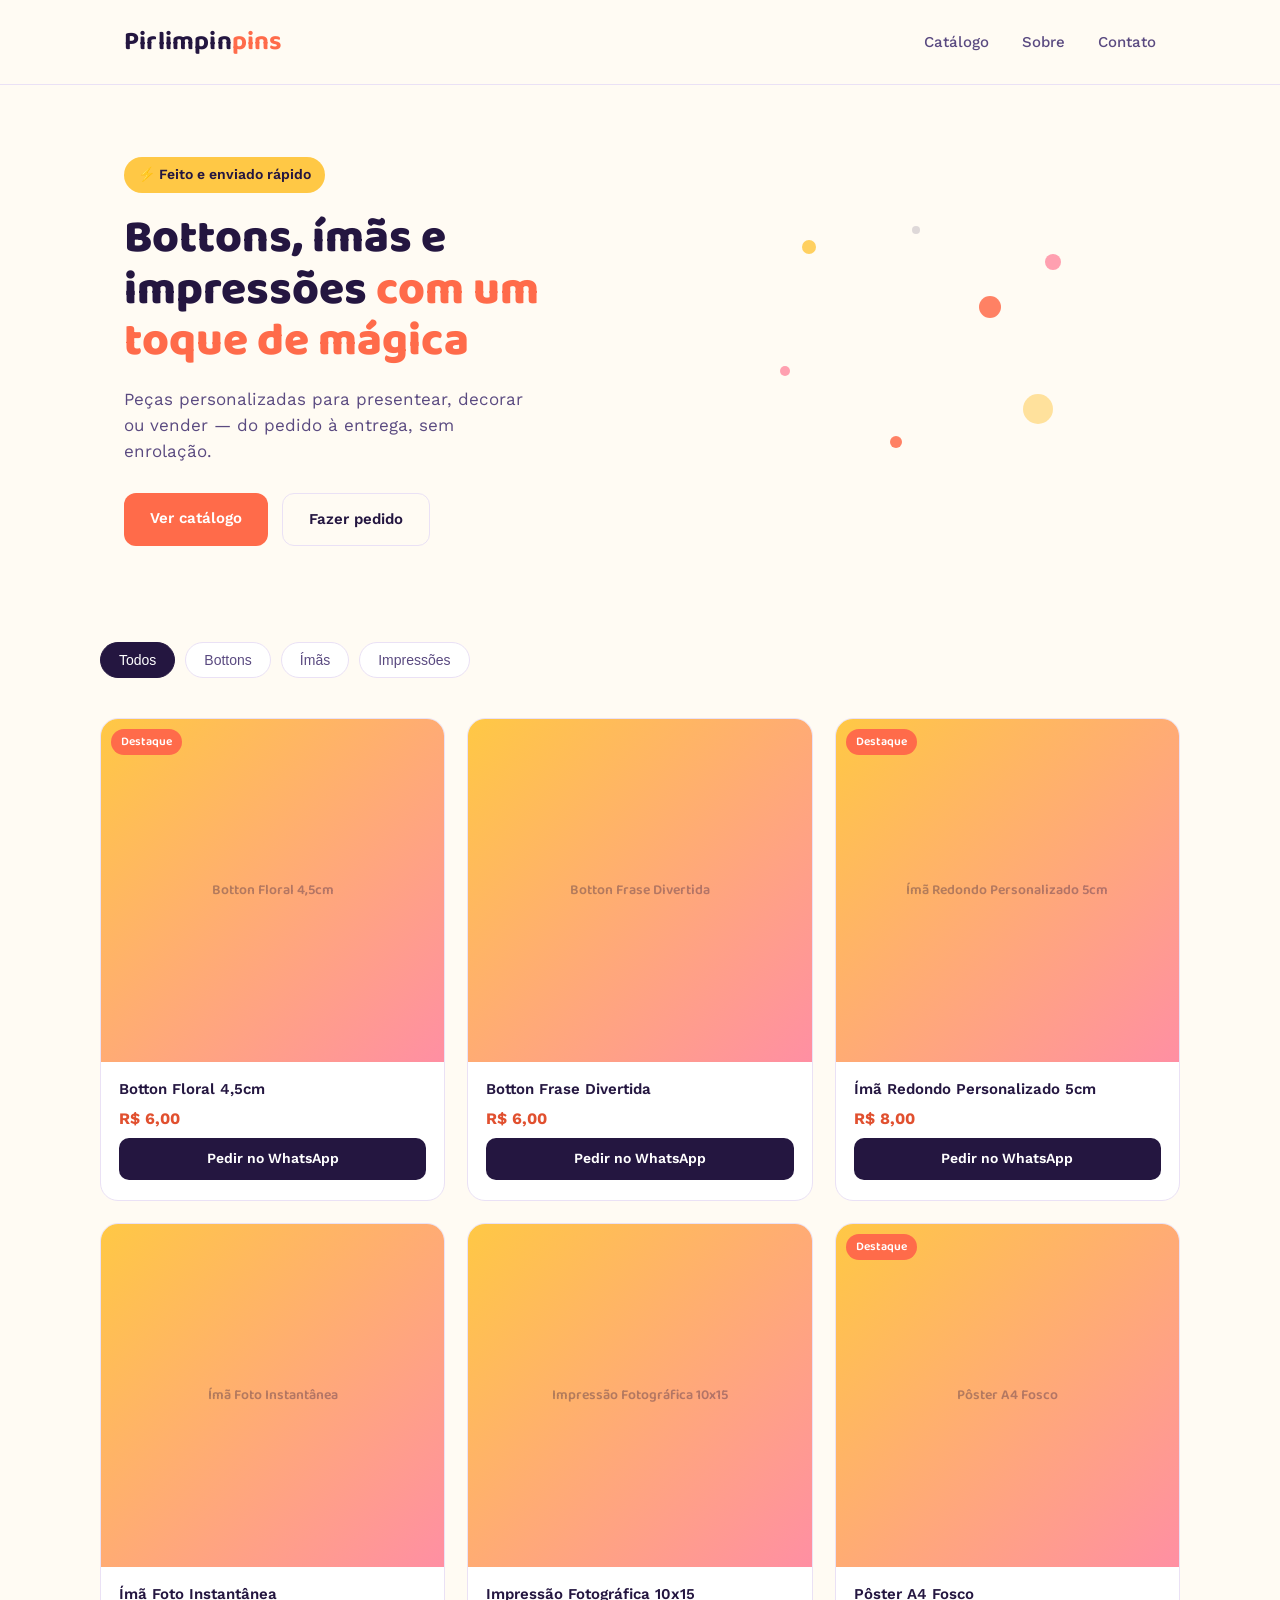
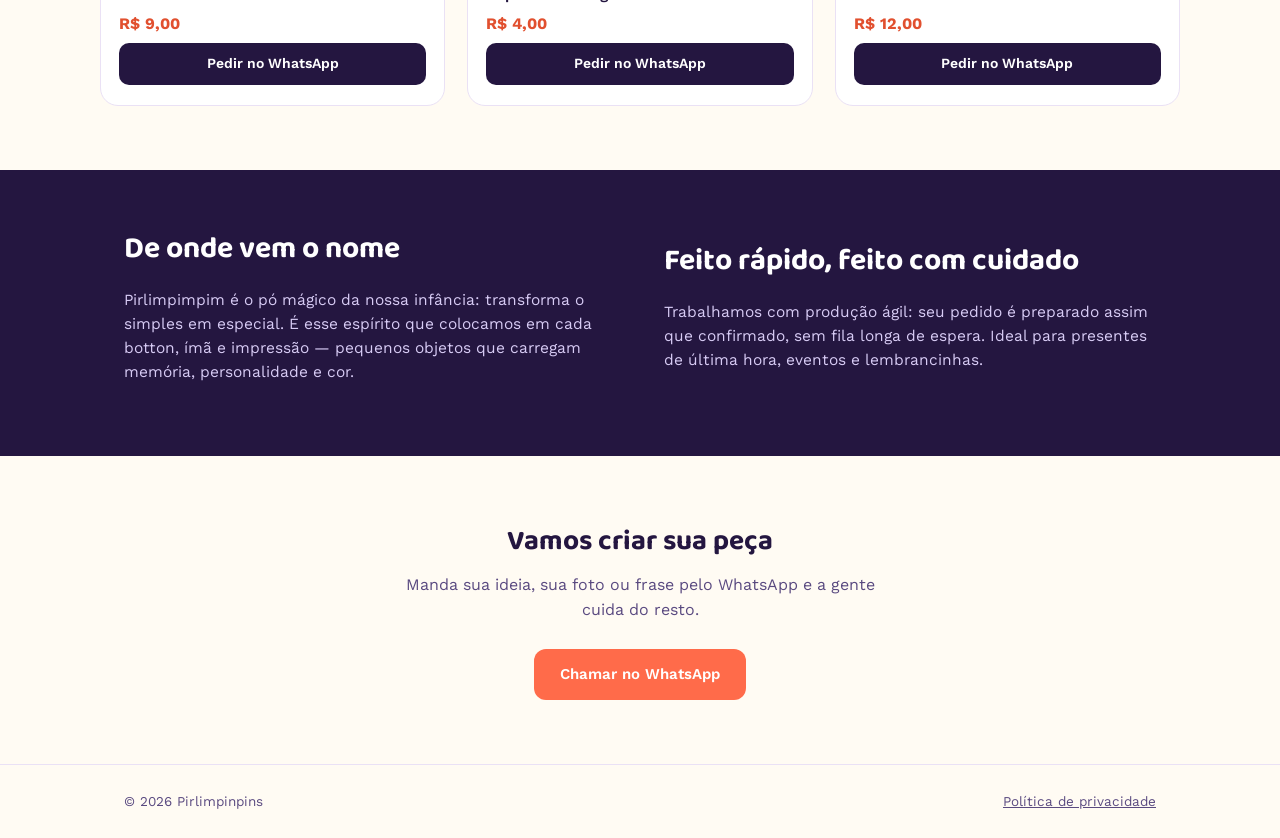
==== index.html @ af3b6a06 "Add files via upload" ====
<!DOCTYPE html>
<html lang="pt-BR">
<head>
<meta charset="UTF-8">
<meta name="viewport" content="width=device-width, initial-scale=1.0">
<title>Pirlimpinpins — Bottons, ímãs e impressões personalizadas</title>
<meta name="description" content="Bottons, ímãs de geladeira e impressões personalizadas, feitos rápido e com capricho. Peça pelo WhatsApp.">
<link rel="stylesheet" href="style.css">
</head>
<body>

<header>
  <div class="wrap">
    <div class="brand">Pirlimpin<span>pins</span></div>
    <nav>
      <a href="#catalogo">Catálogo</a>
      <a href="#sobre">Sobre</a>
      <a href="#contato">Contato</a>
    </nav>
  </div>
</header>

<section class="hero">
  <div class="wrap">
    <div>
      <div class="badge-fast">⚡ Feito e enviado rápido</div>
      <h1>Bottons, ímãs e impressões <em>com um toque de mágica</em></h1>
      <p class="lead">Peças personalizadas para presentear, decorar ou vender — do pedido à entrega, sem enrolação.</p>
      <div class="hero-actions">
        <a href="#catalogo" class="btn btn-primary">Ver catálogo</a>
        <a href="#contato" class="btn btn-ghost">Fazer pedido</a>
      </div>
    </div>
    <div class="dust" aria-hidden="true">
      <span style="width:14px;height:14px;background:var(--gold);top:10%;left:20%;"></span>
      <span style="width:22px;height:22px;background:var(--coral);top:30%;left:60%;"></span>
      <span style="width:10px;height:10px;background:var(--pink);top:55%;left:15%;"></span>
      <span style="width:30px;height:30px;background:var(--gold);top:65%;left:70%;opacity:0.5;"></span>
      <span style="width:16px;height:16px;background:var(--pink);top:15%;left:75%;"></span>
      <span style="width:12px;height:12px;background:var(--coral);top:80%;left:40%;"></span>
      <span style="width:8px;height:8px;background:var(--ink);top:5%;left:45%;opacity:0.15;"></span>
    </div>
  </div>
</section>

<section class="categorias wrap" id="catalogo">
  <div class="tabs" id="tabs">
    <button class="tab active" data-cat="todos">Todos</button>
    <button class="tab" data-cat="bottons">Bottons</button>
    <button class="tab" data-cat="imas">Ímãs</button>
    <button class="tab" data-cat="impressoes">Impressões</button>
  </div>
</section>

<section class="catalogo wrap">
  <div class="grid" id="grid">
    <!-- produtos inseridos via JS a partir de produtos.json -->
  </div>
</section>

<section class="sobre" id="sobre">
  <div class="wrap">
    <div>
      <h2>De onde vem o nome</h2>
      <p>Pirlimpimpim é o pó mágico da nossa infância: transforma o simples em especial. É esse espírito que colocamos em cada botton, ímã e impressão — pequenos objetos que carregam memória, personalidade e cor.</p>
    </div>
    <div>
      <h2>Feito rápido, feito com cuidado</h2>
      <p>Trabalhamos com produção ágil: seu pedido é preparado assim que confirmado, sem fila longa de espera. Ideal para presentes de última hora, eventos e lembrancinhas.</p>
    </div>
  </div>
</section>

<section class="contato" id="contato">
  <div class="wrap">
    <h2>Vamos criar sua peça</h2>
    <p>Manda sua ideia, sua foto ou frase pelo WhatsApp e a gente cuida do resto.</p>
    <a class="btn btn-primary" id="whatsapp-link" href="https://wa.me/5500000000000?text=Oi%2C%20quero%20fazer%20um%20pedido%20na%20Pirlimpinpins!" target="_blank" rel="noopener">Chamar no WhatsApp</a>
  </div>
</section>

<footer>
  <div class="wrap">
    <span>© <span id="ano"></span> Pirlimpinpins</span>
    <a href="privacidade.html">Política de privacidade</a>
  </div>
</footer>

<script src="app.js"></script>
</body>
</html>
---- style.css ----
@import url('https://fonts.googleapis.com/css2?family=Baloo+2:wght@500;600;700;800&family=Work+Sans:wght@400;500;600&display=swap');

:root {
  --bg: #FFFBF3;
  --ink: #241640;
  --ink-soft: #5A4A80;
  --coral: #FF6B4A;
  --coral-dark: #E1502F;
  --gold: #FFC845;
  --pink: #FF8FA3;
  --card: #FFFFFF;
  --line: #EAE1F5;
  --radius: 18px;
}

* { box-sizing: border-box; }

html { scroll-behavior: smooth; }

body {
  margin: 0;
  background: var(--bg);
  color: var(--ink);
  font-family: 'Work Sans', sans-serif;
  line-height: 1.55;
}

h1, h2, h3, .brand {
  font-family: 'Baloo 2', sans-serif;
  color: var(--ink);
  margin: 0;
}

a { color: inherit; }

.wrap {
  max-width: 1080px;
  margin: 0 auto;
  padding: 0 24px;
}

/* Header */
header {
  padding: 22px 0;
  border-bottom: 1px solid var(--line);
}

header .wrap {
  display: flex;
  align-items: center;
  justify-content: space-between;
}

.brand {
  font-size: 26px;
  font-weight: 700;
  letter-spacing: 0.2px;
}

.brand span {
  color: var(--coral);
}

nav a {
  text-decoration: none;
  font-weight: 500;
  color: var(--ink-soft);
  margin-left: 28px;
  font-size: 15px;
}

nav a:hover { color: var(--coral); }

/* Hero */
.hero {
  padding: 72px 0 56px;
  position: relative;
  overflow: hidden;
}

.hero .wrap {
  display: grid;
  grid-template-columns: 1.1fr 0.9fr;
  gap: 48px;
  align-items: center;
}

.hero h1 {
  font-size: 46px;
  line-height: 1.12;
  font-weight: 800;
  max-width: 480px;
}

.hero h1 em {
  font-style: normal;
  color: var(--coral);
}

.hero p.lead {
  margin-top: 18px;
  font-size: 17px;
  color: var(--ink-soft);
  max-width: 420px;
}

.badge-fast {
  display: inline-flex;
  align-items: center;
  gap: 8px;
  background: var(--gold);
  color: var(--ink);
  font-weight: 600;
  font-size: 14px;
  padding: 7px 14px;
  border-radius: 999px;
  margin-bottom: 20px;
}

.hero-actions {
  margin-top: 28px;
  display: flex;
  gap: 14px;
}

.btn {
  display: inline-block;
  padding: 14px 26px;
  border-radius: 12px;
  font-weight: 600;
  font-size: 15px;
  text-decoration: none;
  border: none;
  cursor: pointer;
  font-family: inherit;
}

.btn-primary {
  background: var(--coral);
  color: #fff;
}
.btn-primary:hover { background: var(--coral-dark); }

.btn-ghost {
  background: transparent;
  color: var(--ink);
  border: 1.5px solid var(--line);
}
.btn-ghost:hover { border-color: var(--coral); color: var(--coral); }

/* Dust illustration */
.dust {
  position: relative;
  height: 280px;
}

.dust span {
  position: absolute;
  border-radius: 50%;
  opacity: 0.85;
}

/* Category tabs */
.categorias {
  padding: 40px 0 0;
}

.tabs {
  display: flex;
  gap: 10px;
  margin-bottom: 32px;
  flex-wrap: wrap;
}

.tab {
  padding: 9px 18px;
  border-radius: 999px;
  border: 1.5px solid var(--line);
  background: var(--card);
  font-weight: 500;
  font-size: 14px;
  cursor: pointer;
  color: var(--ink-soft);
}

.tab.active {
  background: var(--ink);
  border-color: var(--ink);
  color: #fff;
}

/* Catalog */
.catalogo {
  padding: 8px 0 64px;
}

.grid {
  display: grid;
  grid-template-columns: repeat(3, 1fr);
  gap: 22px;
}

.card {
  background: var(--card);
  border-radius: var(--radius);
  border: 1px solid var(--line);
  overflow: hidden;
  display: flex;
  flex-direction: column;
}

.card-img {
  aspect-ratio: 1 / 1;
  background: linear-gradient(135deg, var(--gold), var(--pink));
  display: flex;
  align-items: center;
  justify-content: center;
  color: rgba(36, 22, 64, 0.35);
  font-family: 'Baloo 2', sans-serif;
  font-weight: 600;
  font-size: 14px;
  text-align: center;
  padding: 12px;
}

.card-img img {
  width: 100%;
  height: 100%;
  object-fit: cover;
}

.card-body {
  padding: 16px 18px 20px;
  display: flex;
  flex-direction: column;
  gap: 6px;
  flex: 1;
}

.card-nome {
  font-weight: 600;
  font-size: 15px;
}

.card-preco {
  color: var(--coral-dark);
  font-weight: 700;
  font-size: 16px;
}

.card-cta {
  margin-top: auto;
  padding-top: 12px;
  text-align: center;
  background: var(--ink);
  color: #fff;
  border-radius: 10px;
  font-size: 14px;
  font-weight: 600;
  text-decoration: none;
  padding: 10px;
}

.card-cta:hover { background: var(--coral); }

.destaque-tag {
  position: absolute;
  top: 10px;
  left: 10px;
  background: var(--coral);
  color: #fff;
  font-size: 12px;
  font-weight: 600;
  padding: 4px 10px;
  border-radius: 999px;
}

.card-img { position: relative; }

/* Sobre */
.sobre {
  background: var(--ink);
  color: #F4EFFF;
  padding: 56px 0;
}

.sobre .wrap {
  display: grid;
  grid-template-columns: 1fr 1fr;
  gap: 48px;
  align-items: center;
}

.sobre h2 {
  color: #fff;
  font-size: 30px;
  margin-bottom: 14px;
}

.sobre p {
  color: #D8CCF5;
  font-size: 15.5px;
}

/* Contato */
.contato {
  padding: 64px 0;
  text-align: center;
}

.contato h2 {
  font-size: 28px;
  margin-bottom: 10px;
}

.contato p {
  color: var(--ink-soft);
  max-width: 480px;
  margin: 0 auto 26px;
}

/* Footer */
footer {
  border-top: 1px solid var(--line);
  padding: 26px 0;
  font-size: 13.5px;
  color: var(--ink-soft);
}

footer .wrap {
  display: flex;
  justify-content: space-between;
  align-items: center;
  flex-wrap: wrap;
  gap: 10px;
}

footer a { color: var(--ink-soft); text-decoration: underline; }

@media (max-width: 760px) {
  .hero .wrap { grid-template-columns: 1fr; }
  .hero h1 { font-size: 34px; }
  .dust { display: none; }
  .grid { grid-template-columns: repeat(2, 1fr); }
  .sobre .wrap { grid-template-columns: 1fr; }
  nav { display: none; }
}

@media (max-width: 480px) {
  .grid { grid-template-columns: 1fr; }
}
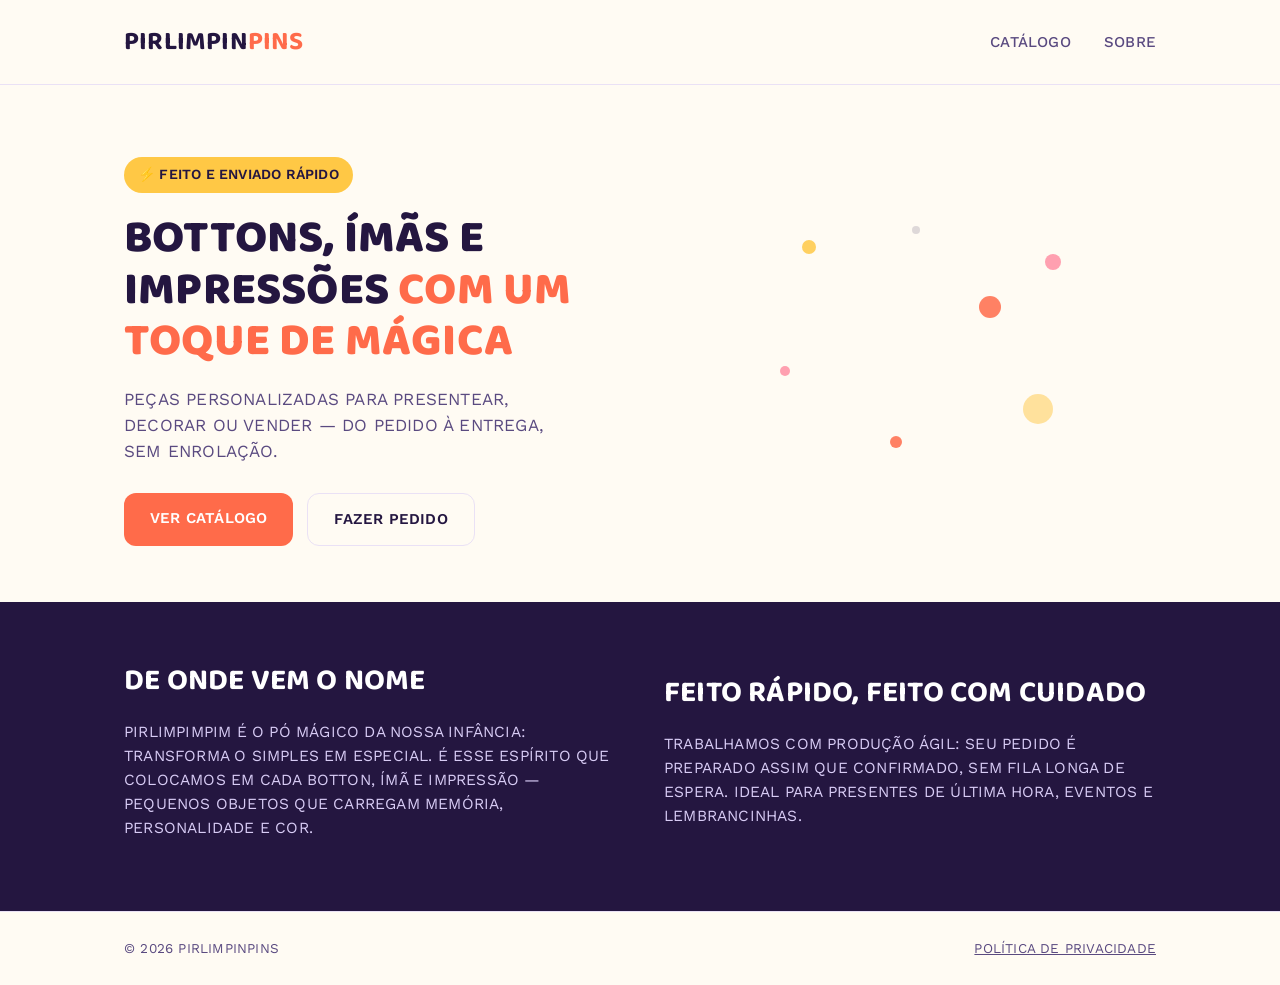
==== commit 5a392832: "Add files via upload" ====
--- a/index.html
+++ b/index.html
@@ -13,9 +13,8 @@
   <div class="wrap">
     <div class="brand">Pirlimpin<span>pins</span></div>
     <nav>
-      <a href="#catalogo">Catálogo</a>
+      <a href="catalogo.html">Catálogo</a>
       <a href="#sobre">Sobre</a>
-      <a href="#contato">Contato</a>
     </nav>
   </div>
 </header>
@@ -27,8 +26,8 @@
       <h1>Bottons, ímãs e impressões <em>com um toque de mágica</em></h1>
       <p class="lead">Peças personalizadas para presentear, decorar ou vender — do pedido à entrega, sem enrolação.</p>
       <div class="hero-actions">
-        <a href="#catalogo" class="btn btn-primary">Ver catálogo</a>
-        <a href="#contato" class="btn btn-ghost">Fazer pedido</a>
+        <a href="catalogo.html" class="btn btn-primary">Ver catálogo</a>
+        <a href="#" class="btn btn-ghost whatsapp-generic" target="_blank" rel="noopener">Fazer pedido</a>
       </div>
     </div>
     <div class="dust" aria-hidden="true">
@@ -40,21 +39,6 @@
       <span style="width:12px;height:12px;background:var(--coral);top:80%;left:40%;"></span>
       <span style="width:8px;height:8px;background:var(--ink);top:5%;left:45%;opacity:0.15;"></span>
     </div>
-  </div>
-</section>
-
-<section class="categorias wrap" id="catalogo">
-  <div class="tabs" id="tabs">
-    <button class="tab active" data-cat="todos">Todos</button>
-    <button class="tab" data-cat="bottons">Bottons</button>
-    <button class="tab" data-cat="imas">Ímãs</button>
-    <button class="tab" data-cat="impressoes">Impressões</button>
-  </div>
-</section>
-
-<section class="catalogo wrap">
-  <div class="grid" id="grid">
-    <!-- produtos inseridos via JS a partir de produtos.json -->
   </div>
 </section>
 
@@ -71,14 +55,6 @@
   </div>
 </section>
 
-<section class="contato" id="contato">
-  <div class="wrap">
-    <h2>Vamos criar sua peça</h2>
-    <p>Manda sua ideia, sua foto ou frase pelo WhatsApp e a gente cuida do resto.</p>
-    <a class="btn btn-primary" id="whatsapp-link" href="https://wa.me/5500000000000?text=Oi%2C%20quero%20fazer%20um%20pedido%20na%20Pirlimpinpins!" target="_blank" rel="noopener">Chamar no WhatsApp</a>
-  </div>
-</section>
-
 <footer>
   <div class="wrap">
     <span>© <span id="ano"></span> Pirlimpinpins</span>
--- a/style.css
+++ b/style.css
@@ -23,6 +23,8 @@
   color: var(--ink);
   font-family: 'Work Sans', sans-serif;
   line-height: 1.55;
+  text-transform: uppercase;
+  letter-spacing: 0.2px;
 }
 
 h1, h2, h3, .brand {
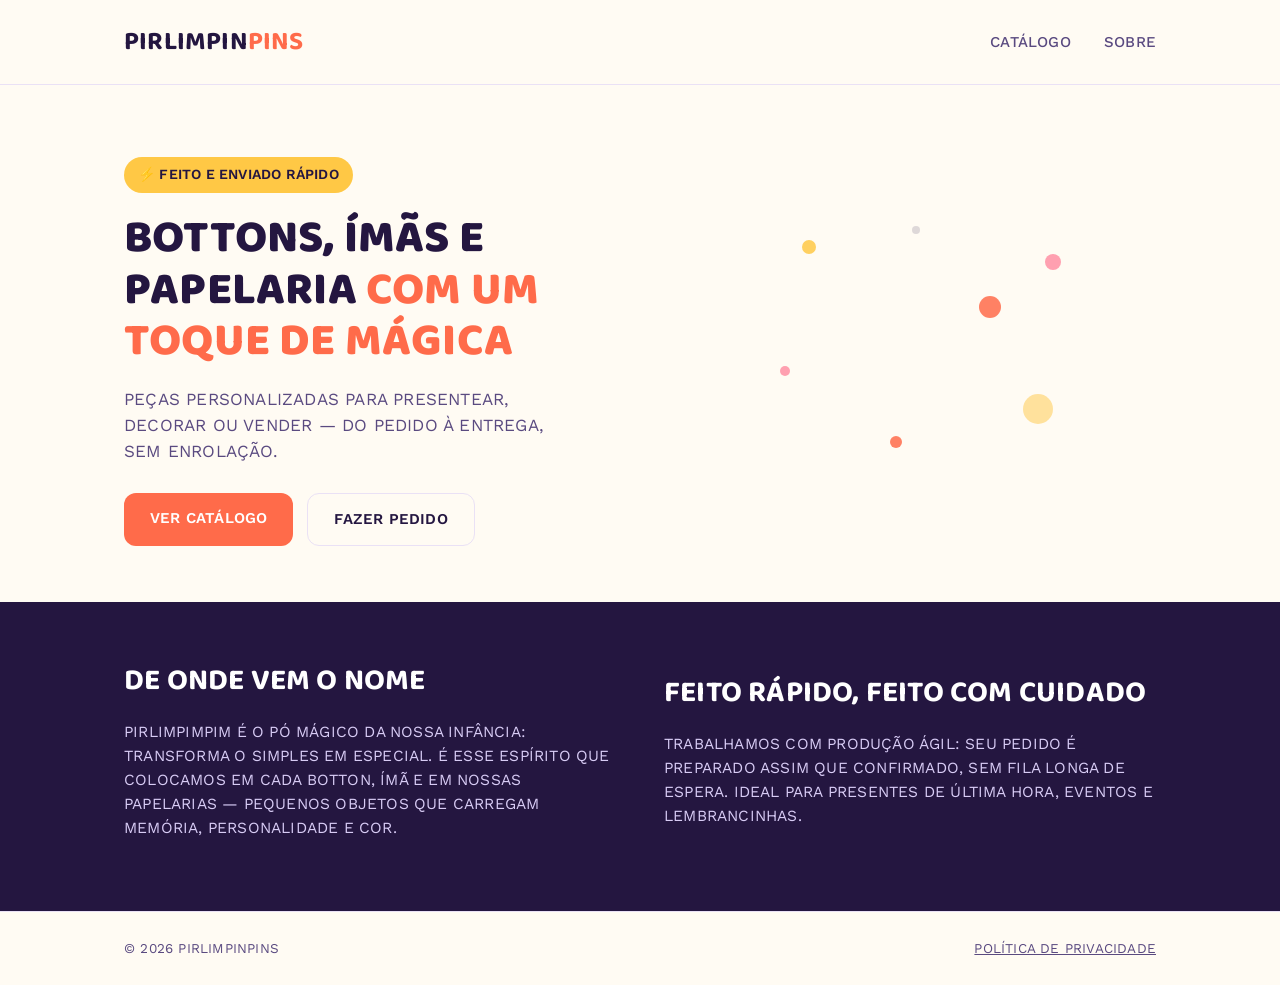
==== commit 6d2744b1: "Add files via upload" ====
--- a/index.html
+++ b/index.html
@@ -3,9 +3,9 @@
 <head>
 <meta charset="UTF-8">
 <meta name="viewport" content="width=device-width, initial-scale=1.0">
-<title>Pirlimpinpins — Bottons, ímãs e impressões personalizadas</title>
-<meta name="description" content="Bottons, ímãs de geladeira e impressões personalizadas, feitos rápido e com capricho. Peça pelo WhatsApp.">
-<link rel="stylesheet" href="style.css">
+<title>Pirlimpinpins — Bottons, ímãs e papelaria personalizadas</title>
+<meta name="description" content="Bottons, ímãs de geladeira e papelaria personalizadas, feitos rápido e com capricho. Peça pelo WhatsApp.">
+<link rel="stylesheet" href="style.css?v=__VERSION__">
 </head>
 <body>
 
@@ -23,7 +23,7 @@
   <div class="wrap">
     <div>
       <div class="badge-fast">⚡ Feito e enviado rápido</div>
-      <h1>Bottons, ímãs e impressões <em>com um toque de mágica</em></h1>
+      <h1>Bottons, ímãs e papelaria <em>com um toque de mágica</em></h1>
       <p class="lead">Peças personalizadas para presentear, decorar ou vender — do pedido à entrega, sem enrolação.</p>
       <div class="hero-actions">
         <a href="catalogo.html" class="btn btn-primary">Ver catálogo</a>
@@ -46,7 +46,7 @@
   <div class="wrap">
     <div>
       <h2>De onde vem o nome</h2>
-      <p>Pirlimpimpim é o pó mágico da nossa infância: transforma o simples em especial. É esse espírito que colocamos em cada botton, ímã e impressão — pequenos objetos que carregam memória, personalidade e cor.</p>
+      <p>Pirlimpimpim é o pó mágico da nossa infância: transforma o simples em especial. É esse espírito que colocamos em cada botton, ímã e em nossas papelarias — pequenos objetos que carregam memória, personalidade e cor.</p>
     </div>
     <div>
       <h2>Feito rápido, feito com cuidado</h2>
@@ -62,6 +62,6 @@
   </div>
 </footer>
 
-<script src="app.js"></script>
+<script src="app.js?v=__VERSION__"></script>
 </body>
 </html>
